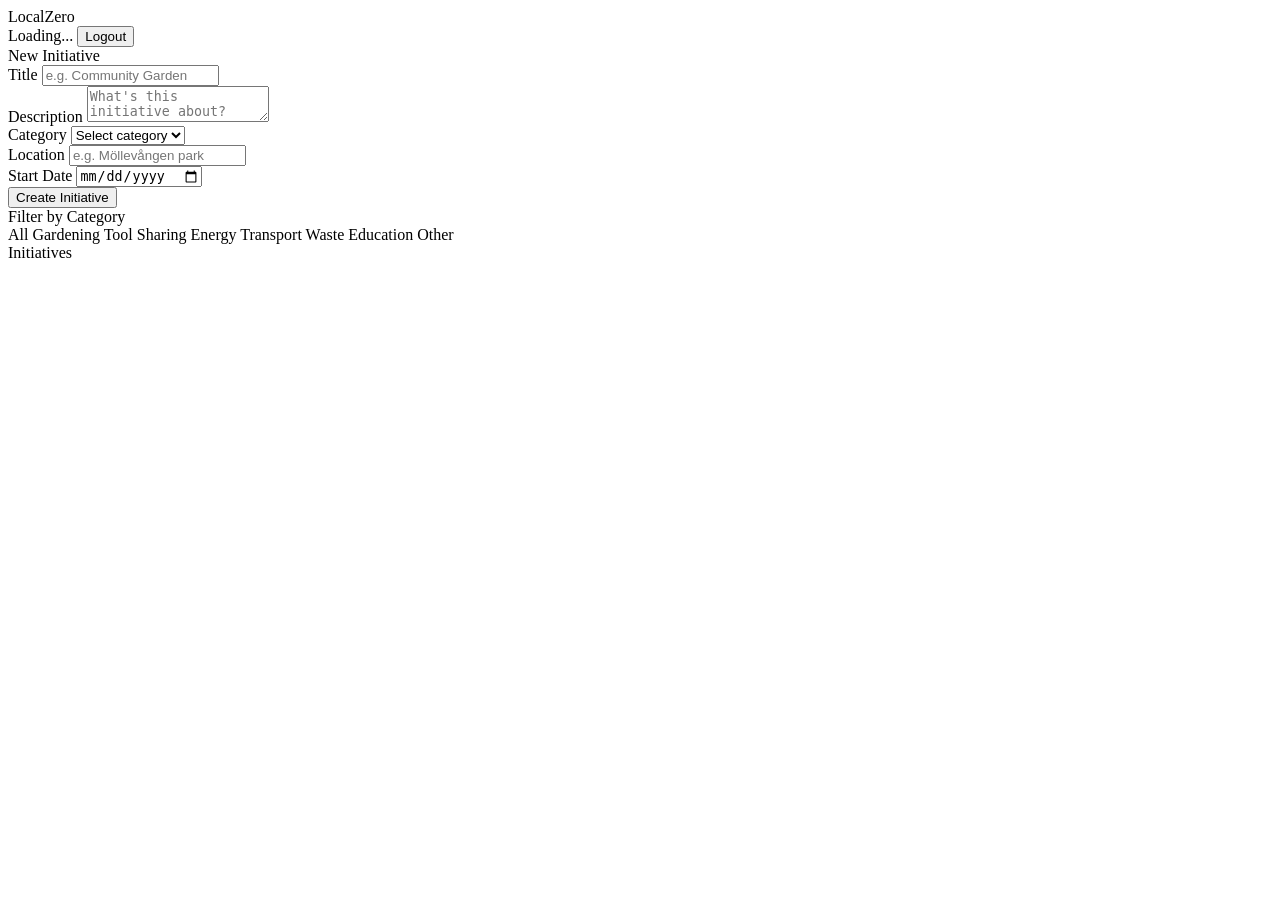
==== src/main/resources/static/index.html @ 31ffa62c "Frontend most of front" ====
<!DOCTYPE html>
<html lang="en">
<head>
    <meta charset="UTF-8" />
    <meta name="viewport" content="width=device-width, initial-scale=1.0" />
    <title>LocalZero</title>
    <link rel="preconnect" href="https://fonts.googleapis.com">
    <link href="https://fonts.googleapis.com/css2?family=Syne:wght@400;600;700;800&family=DM+Sans:wght@300;400;500&display=swap" rel="stylesheet">
    <link rel="stylesheet" href="/style.css">
</head>
<body>

<!-- NAVBAR -->
<nav class="navbar">
    <div class="brand">Local<span>Zero</span></div>
    <div class="nav-right">
        <span class="nav-username" id="nav-username">Loading...</span>
        <button class="btn-outline" onclick="logout()">Logout</button>
    </div>
</nav>

<!-- MAIN LAYOUT -->
<div class="layout">

    <!-- SIDEBAR -->
    <aside class="sidebar">

        <!-- Create Initiative -->
        <div class="card">
            <div class="card-title">New Initiative</div>
            <div class="form-group">
                <label>Title</label>
                <input type="text" id="f-title" placeholder="e.g. Community Garden" />
            </div>
            <div class="form-group">
                <label>Description</label>
                <textarea id="f-desc" placeholder="What's this initiative about?"></textarea>
            </div>
            <div class="form-group">
                <label>Category</label>
                <select id="f-category">
                    <option value="">Select category</option>
                    <option value="gardening">Gardening</option>
                    <option value="tool_sharing">Tool Sharing</option>
                    <option value="energy">Energy</option>
                    <option value="transport">Transport</option>
                    <option value="waste">Waste</option>
                    <option value="education">Education</option>
                    <option value="other">Other</option>
                </select>
            </div>
            <div class="form-group">
                <label>Location</label>
                <input type="text" id="f-location" placeholder="e.g. Möllevången park" />
            </div>
            <div class="form-group">
                <label>Start Date</label>
                <input type="date" id="f-date" />
            </div>
            <button class="btn-primary" onclick="createInitiative()">Create Initiative</button>
        </div>

        <!-- Filter -->
        <div class="card">
            <div class="card-title">Filter by Category</div>
            <div class="filter-tags" id="filter-tags">
                <span class="tag active" data-cat="">All</span>
                <span class="tag" data-cat="gardening">Gardening</span>
                <span class="tag" data-cat="tool_sharing">Tool Sharing</span>
                <span class="tag" data-cat="energy">Energy</span>
                <span class="tag" data-cat="transport">Transport</span>
                <span class="tag" data-cat="waste">Waste</span>
                <span class="tag" data-cat="education">Education</span>
                <span class="tag" data-cat="other">Other</span>
            </div>
        </div>

    </aside>

    <!-- FEED -->
    <main>
        <div class="feed-header">
            <div class="feed-title">Initiatives</div>
            <div class="feed-count" id="feed-count"></div>
        </div>
        <div class="initiatives-list" id="initiatives-list">
            <div class="skeleton-card">
                <div class="skeleton skeleton-line title"></div>
                <div class="skeleton skeleton-line"></div>
                <div class="skeleton skeleton-line short"></div>
            </div>
            <div class="skeleton-card">
                <div class="skeleton skeleton-line title" style="width:50%"></div>
                <div class="skeleton skeleton-line"></div>
                <div class="skeleton skeleton-line short" style="width:30%"></div>
            </div>
        </div>
    </main>

</div>

<div id="toast"></div>

<script src="/app.js"></script>
</body>
</html>
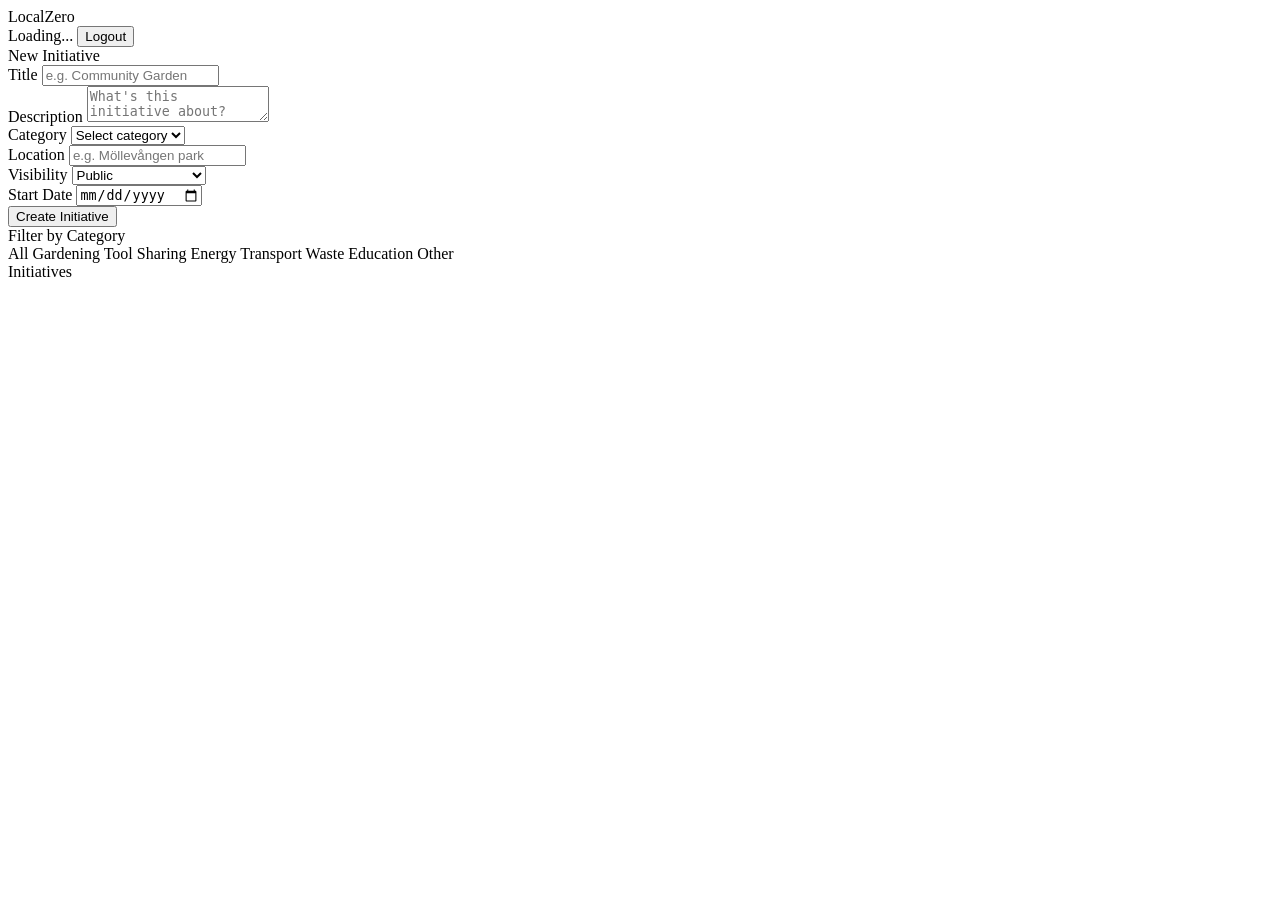
==== commit f9451fed: "Added visibility to index.html. Modified LoadInitiatives to throw error with message and added visib" ====
--- a/src/main/resources/static/index.html
+++ b/src/main/resources/static/index.html
@@ -54,6 +54,13 @@
                 <input type="text" id="f-location" placeholder="e.g. Möllevången park" />
             </div>
             <div class="form-group">
+                <label>Visibility</label>
+                <select id="f-visibility">
+                    <option value="PUBLIC">Public</option>
+                    <option value="SPECIFIC">Neighborhood only</option>
+                </select>
+            </div>
+            <div class="form-group">
                 <label>Start Date</label>
                 <input type="date" id="f-date" />
             </div>
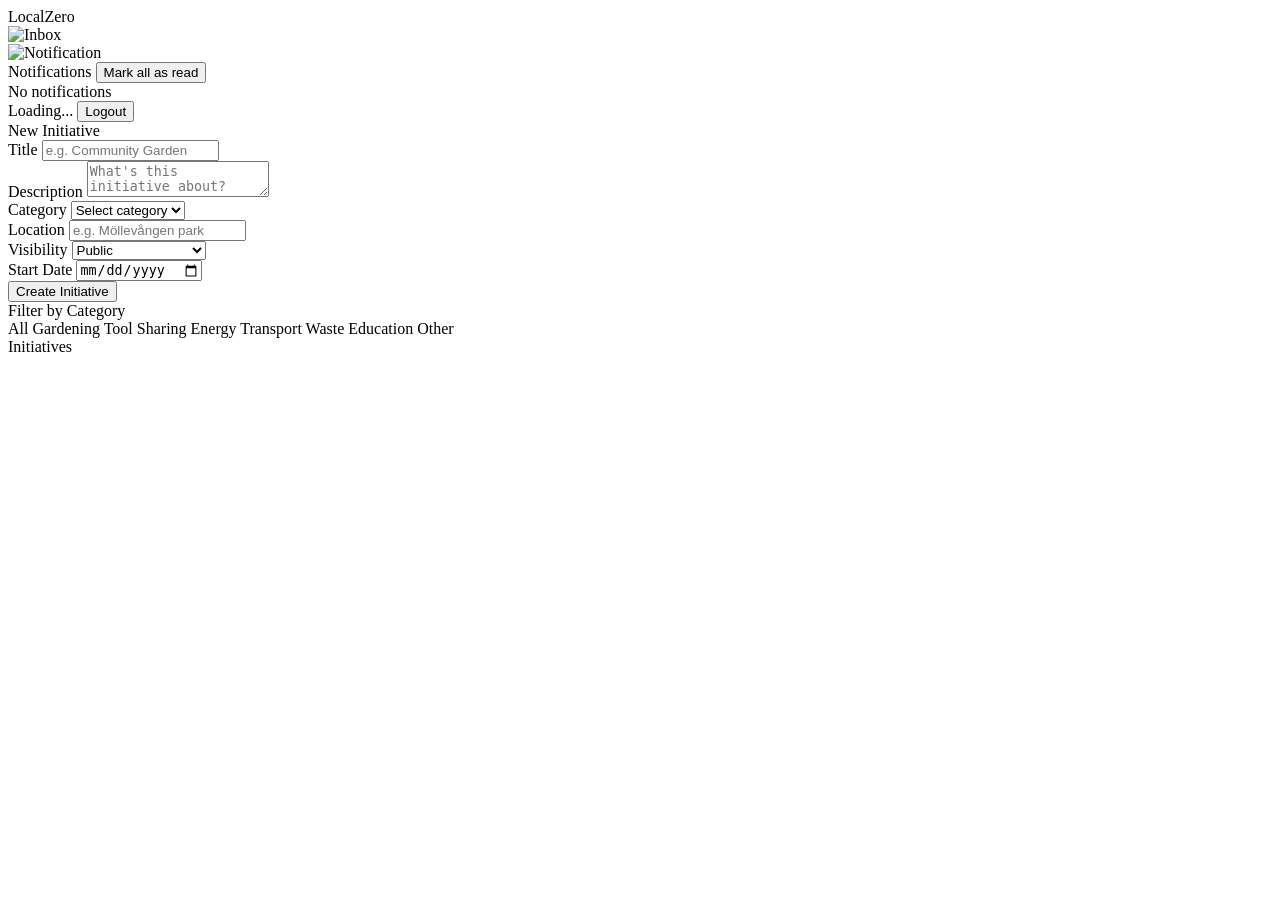
==== commit 2e33d662: "some frontend and added new endpoints" ====
--- a/src/main/resources/static/index.html
+++ b/src/main/resources/static/index.html
@@ -14,6 +14,40 @@
 <nav class="navbar">
     <div class="brand">Local<span>Zero</span></div>
     <div class="nav-right">
+        <!-- Inbox icon -->
+        <div class="nav-icon-wrapper">
+            <img src="/images/inbox_icon.png" alt="Inbox"
+                 alt="Inbox"
+                 class="nav-icon"
+                 onclick="goToInbox()" />
+        </div>
+
+        <div class="nav-icon-wrapper" id="notif-wrapper">
+
+            <img src="/images/notification_icon.png" alt="Notification"
+                 alt="Notifications"
+                 class="nav-icon"
+                 onclick="toggleNotifications()" />
+
+            <span class="nav-badge" id="notif-count"></span>
+
+            <!-- DROPDOWN -->
+            <div class="notif-dropdown" id="notif-dropdown">
+                <div class="notif-header">
+                    <span>Notifications</span>
+                    <button onclick="markAllRead()">Mark all as read</button>
+                </div>
+
+                <div class="notif-list" id="notif-list">
+                    <!-- JS will insert notifications here -->
+                </div>
+
+                <div class="notif-empty" id="notif-empty">
+                    No notifications
+                </div>
+            </div>
+        </div>
+
         <span class="nav-username" id="nav-username">Loading...</span>
         <button class="btn-outline" onclick="logout()">Logout</button>
     </div>
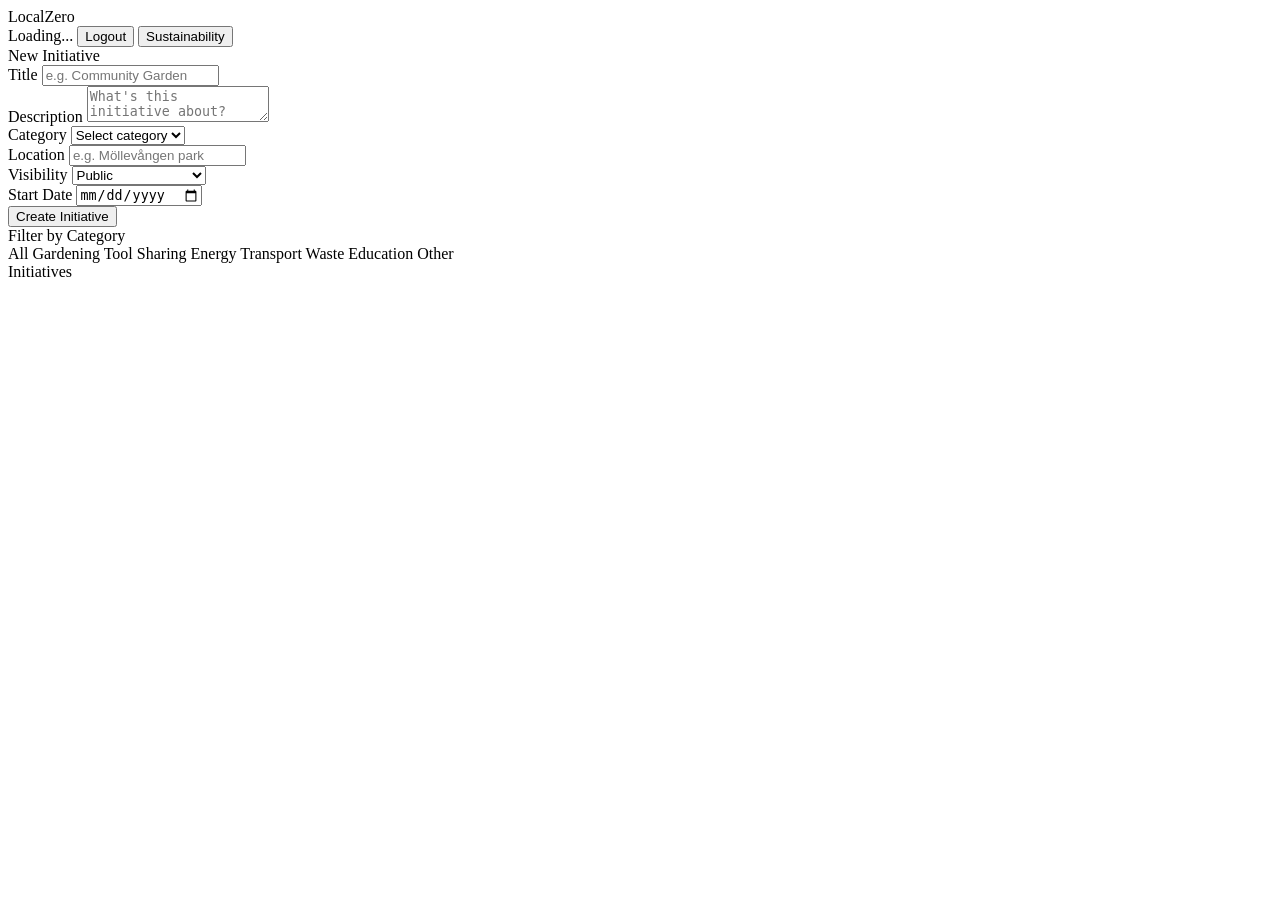
==== commit 2adfa70e: "Added leaderboard Community, total and some UI" ====
--- a/src/main/resources/static/index.html
+++ b/src/main/resources/static/index.html
@@ -14,42 +14,9 @@
 <nav class="navbar">
     <div class="brand">Local<span>Zero</span></div>
     <div class="nav-right">
-        <!-- Inbox icon -->
-        <div class="nav-icon-wrapper">
-            <img src="/images/inbox_icon.png" alt="Inbox"
-                 alt="Inbox"
-                 class="nav-icon"
-                 onclick="goToInbox()" />
-        </div>
-
-        <div class="nav-icon-wrapper" id="notif-wrapper">
-
-            <img src="/images/notification_icon.png" alt="Notification"
-                 alt="Notifications"
-                 class="nav-icon"
-                 onclick="toggleNotifications()" />
-
-            <span class="nav-badge" id="notif-count"></span>
-
-            <!-- DROPDOWN -->
-            <div class="notif-dropdown" id="notif-dropdown">
-                <div class="notif-header">
-                    <span>Notifications</span>
-                    <button onclick="markAllRead()">Mark all as read</button>
-                </div>
-
-                <div class="notif-list" id="notif-list">
-                    <!-- JS will insert notifications here -->
-                </div>
-
-                <div class="notif-empty" id="notif-empty">
-                    No notifications
-                </div>
-            </div>
-        </div>
-
         <span class="nav-username" id="nav-username">Loading...</span>
         <button class="btn-outline" onclick="logout()">Logout</button>
+        <button class="btn-outline" onclick="openSustainability()">Sustainability</button>
     </div>
 </nav>
 
@@ -136,6 +103,63 @@
                 <div class="skeleton skeleton-line short" style="width:30%"></div>
             </div>
         </div>
+
+        <!-- SUSTAINABILITY TRACKER VIEW -->
+        <section id="sustainability-view" style="display:none;">
+
+            <div class="feed-header">
+                <div class="feed-title">Sustainability Dashboard</div>
+            </div>
+
+            <div class="dashboard-grid">
+
+                <div class="card">
+                    <div class="card-title">Your CO₂ Savings</div>
+                    <div class="big-stat" id="co2-total">0 kg</div>
+                </div>
+
+                <div class="card">
+                    <div class="card-title">Community Total</div>
+                    <div class="big-stat" id="community-total">0 kg</div>
+                </div>
+
+                <div class="card action-card">
+                    <div class="card-title">Log Eco Action</div>
+
+                    <button class="btn-primary eco-btn"
+                            onclick="logAction('BIKED_TO_WORK')">
+                        🚲 Biked to work
+                    </button>
+
+                    <button class="btn-primary eco-btn"
+                            onclick="logAction('COMPOSTED')">
+                        ♻️ Composted
+                    </button>
+
+                    <button class="btn-primary eco-btn"
+                            onclick="logAction('SKIPPED_MEAT')">
+                        🥗 Skipped meat
+                    </button>
+                </div>
+
+                <div class="card">
+                    <div class="card-title">Recent Actions</div>
+                    <div id="actions-list"></div>
+                </div>
+
+                <div class="card">
+                    <div class="card-title">Leaderboard</div>
+                    <div id="leaderboard"></div>
+                </div>
+
+            </div>
+
+            <button class="btn-outline"
+                    onclick="closeSustainability()">
+                ← Back
+            </button>
+
+        </section>
     </main>
 
 </div>
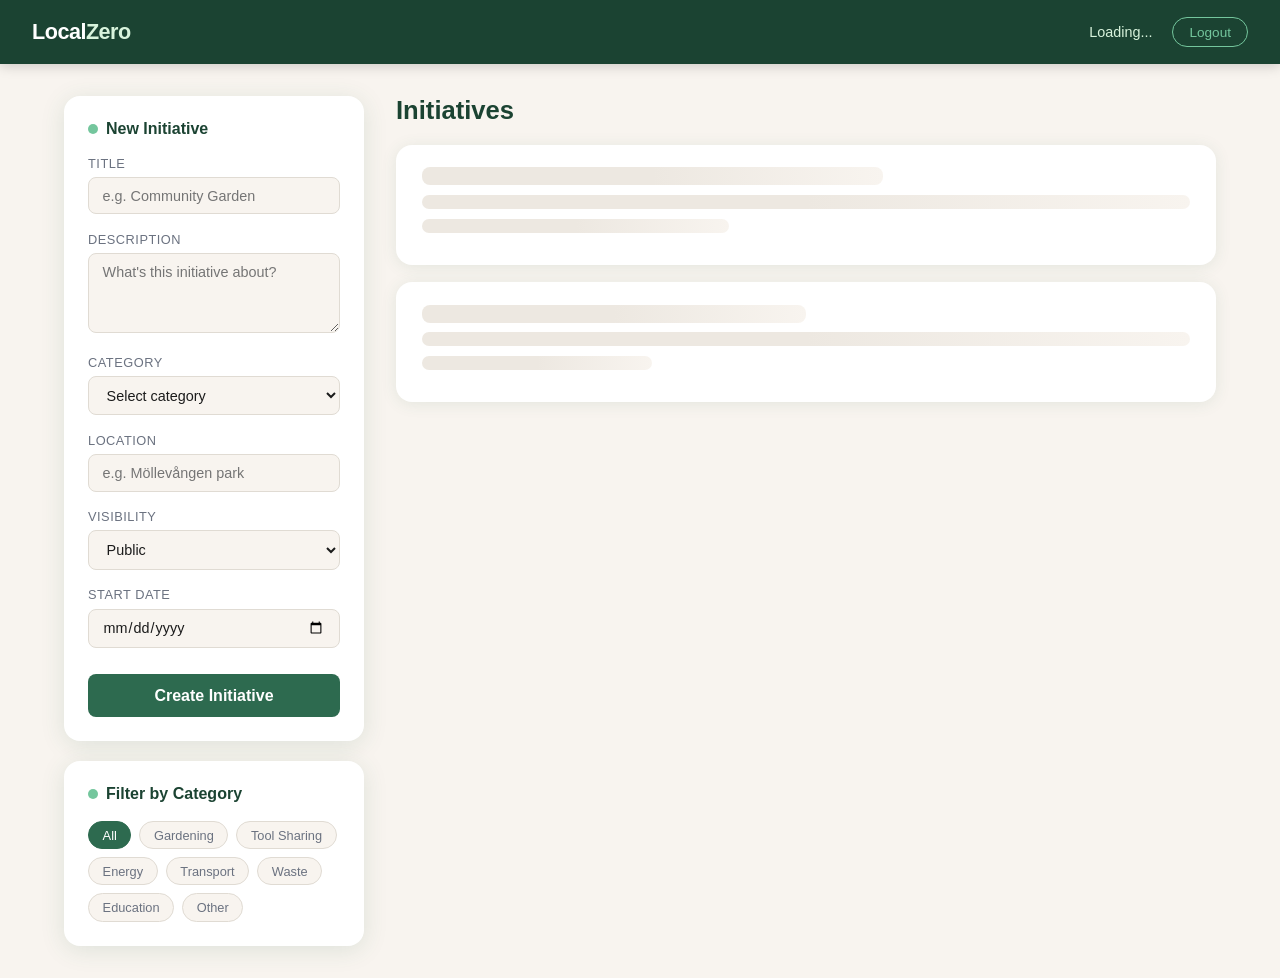
==== commit 9d670b2f: "Css funkar just nu" ====
--- a/src/main/resources/static/index.html
+++ b/src/main/resources/static/index.html
@@ -6,7 +6,7 @@
     <title>LocalZero</title>
     <link rel="preconnect" href="https://fonts.googleapis.com">
     <link href="https://fonts.googleapis.com/css2?family=Syne:wght@400;600;700;800&family=DM+Sans:wght@300;400;500&display=swap" rel="stylesheet">
-    <link rel="stylesheet" href="/style.css">
+    <link rel="stylesheet" href="style.css">
 </head>
 <body>
 
@@ -16,7 +16,6 @@
     <div class="nav-right">
         <span class="nav-username" id="nav-username">Loading...</span>
         <button class="btn-outline" onclick="logout()">Logout</button>
-        <button class="btn-outline" onclick="openSustainability()">Sustainability</button>
     </div>
 </nav>
 
@@ -103,63 +102,6 @@
                 <div class="skeleton skeleton-line short" style="width:30%"></div>
             </div>
         </div>
-
-        <!-- SUSTAINABILITY TRACKER VIEW -->
-        <section id="sustainability-view" style="display:none;">
-
-            <div class="feed-header">
-                <div class="feed-title">Sustainability Dashboard</div>
-            </div>
-
-            <div class="dashboard-grid">
-
-                <div class="card">
-                    <div class="card-title">Your CO₂ Savings</div>
-                    <div class="big-stat" id="co2-total">0 kg</div>
-                </div>
-
-                <div class="card">
-                    <div class="card-title">Community Total</div>
-                    <div class="big-stat" id="community-total">0 kg</div>
-                </div>
-
-                <div class="card action-card">
-                    <div class="card-title">Log Eco Action</div>
-
-                    <button class="btn-primary eco-btn"
-                            onclick="logAction('BIKED_TO_WORK')">
-                        🚲 Biked to work
-                    </button>
-
-                    <button class="btn-primary eco-btn"
-                            onclick="logAction('COMPOSTED')">
-                        ♻️ Composted
-                    </button>
-
-                    <button class="btn-primary eco-btn"
-                            onclick="logAction('SKIPPED_MEAT')">
-                        🥗 Skipped meat
-                    </button>
-                </div>
-
-                <div class="card">
-                    <div class="card-title">Recent Actions</div>
-                    <div id="actions-list"></div>
-                </div>
-
-                <div class="card">
-                    <div class="card-title">Leaderboard</div>
-                    <div id="leaderboard"></div>
-                </div>
-
-            </div>
-
-            <button class="btn-outline"
-                    onclick="closeSustainability()">
-                ← Back
-            </button>
-
-        </section>
     </main>
 
 </div>
--- a/src/main/resources/static/style.css
+++ b/src/main/resources/static/style.css
@@ -0,0 +1,494 @@
+/* ============================================================
+   LocalZero — style.css
+   Covers: index.html, login.html, register.html
+   ============================================================ */
+
+/* ── Reset & Variables ──────────────────────────────────────── */
+*, *::before, *::after { box-sizing: border-box; margin: 0; padding: 0; }
+
+:root {
+    --green:       #2d6a4f;
+    --green-dark:  #1b4332;
+    --green-mid:   #40916c;
+    --green-light: #74c69d;
+    --green-pale:  #d8f3dc;
+    --cream:       #f8f4ef;
+    --cream-dark:  #ede8e1;
+    --white:       #ffffff;
+    --text:        #1b1b1b;
+    --text-muted:  #6b7280;
+    --border:      #e0dbd3;
+    --error:       #dc2626;
+    --shadow:      0 2px 16px rgba(45,106,79,0.10);
+    --shadow-card: 0 4px 24px rgba(45,106,79,0.13);
+    --radius:      16px;
+    --radius-sm:   8px;
+}
+
+body {
+    font-family: 'DM Sans', sans-serif;
+    background: var(--cream);
+    color: var(--text);
+    min-height: 100vh;
+}
+
+/* ── Typography helpers ─────────────────────────────────────── */
+.syne { font-family: 'Syne', sans-serif; }
+
+/* ── Auth layout (login + register) ────────────────────────── */
+.auth-body {
+    display: grid;
+    grid-template-columns: 1fr 1fr;
+    min-height: 100vh;
+}
+
+/* Left decorative panel */
+.auth-left {
+    background: var(--green);
+    display: flex;
+    flex-direction: column;
+    justify-content: space-between;
+    padding: 3rem;
+    position: relative;
+    overflow: hidden;
+}
+.auth-left::before {
+    content: '';
+    position: absolute;
+    width: 400px; height: 400px;
+    background: rgba(255,255,255,0.05);
+    border-radius: 50%;
+    top: -100px; left: -100px;
+}
+.auth-left::after {
+    content: '';
+    position: absolute;
+    width: 300px; height: 300px;
+    background: rgba(255,255,255,0.04);
+    border-radius: 50%;
+    bottom: -80px; right: -80px;
+}
+
+.brand {
+    font-family: 'Syne', sans-serif;
+    font-size: 1.8rem;
+    font-weight: 800;
+    color: var(--white);
+    letter-spacing: -0.5px;
+}
+.brand span { color: var(--green-pale); }
+
+.hero-text { position: relative; z-index: 1; }
+.hero-text h2 {
+    font-family: 'Syne', sans-serif;
+    font-size: 2.8rem;
+    font-weight: 800;
+    color: var(--white);
+    line-height: 1.1;
+    margin-bottom: 1.2rem;
+}
+.hero-text p { color: rgba(255,255,255,0.75); font-size: 1rem; line-height: 1.7; }
+
+.features { position: relative; z-index: 1; display: flex; flex-direction: column; gap: 0.75rem; }
+.feature { display: flex; align-items: center; gap: 0.75rem; color: rgba(255,255,255,0.85); font-size: 0.9rem; }
+.feature-dot { width: 8px; height: 8px; background: var(--green-pale); border-radius: 50%; flex-shrink: 0; }
+
+/* Right form panel */
+.auth-right {
+    display: flex;
+    align-items: center;
+    justify-content: center;
+    padding: 3rem 2rem;
+}
+.form-card { width: 100%; max-width: 420px; }
+.form-card h1 {
+    font-family: 'Syne', sans-serif;
+    font-size: 2rem;
+    font-weight: 800;
+    color: var(--text);
+    margin-bottom: 0.4rem;
+}
+.form-card .subtitle { color: var(--text-muted); font-size: 0.9rem; margin-bottom: 2rem; }
+.form-card .subtitle a { color: var(--green-mid); text-decoration: none; font-weight: 500; }
+
+/* ── Form elements (shared) ─────────────────────────────────── */
+.form-group { margin-bottom: 1.1rem; }
+
+label {
+    display: block;
+    font-size: 0.82rem;
+    font-weight: 500;
+    color: var(--text);
+    margin-bottom: 0.4rem;
+    letter-spacing: 0.02em;
+}
+
+input[type="text"],
+input[type="email"],
+input[type="password"],
+input[type="date"],
+textarea,
+select {
+    width: 100%;
+    padding: 0.7rem 0.9rem;
+    border: 1.5px solid var(--border);
+    border-radius: var(--radius-sm);
+    font-family: 'DM Sans', sans-serif;
+    font-size: 0.95rem;
+    color: var(--text);
+    background: var(--white);
+    transition: border-color 0.2s;
+    outline: none;
+}
+input:focus, textarea:focus, select:focus { border-color: var(--green-mid); }
+input.error { border-color: var(--error); }
+textarea { resize: vertical; min-height: 80px; background: var(--cream); }
+
+.error-msg { color: var(--error); font-size: 0.78rem; margin-top: 0.3rem; display: none; }
+.error-msg.visible { display: block; }
+
+.alert { padding: 0.75rem 1rem; border-radius: var(--radius-sm); font-size: 0.88rem; margin-bottom: 1.2rem; display: none; }
+.alert.success { background: var(--green-pale); color: var(--green); display: block; }
+.alert.error   { background: #fee2e2; color: var(--error); display: block; }
+
+/* ── Buttons ────────────────────────────────────────────────── */
+.btn-primary {
+    width: 100%;
+    padding: 0.8rem;
+    background: var(--green);
+    color: var(--white);
+    border: none;
+    border-radius: var(--radius-sm);
+    font-family: 'Syne', sans-serif;
+    font-size: 1rem;
+    font-weight: 700;
+    cursor: pointer;
+    transition: background 0.2s, transform 0.1s;
+    margin-top: 0.5rem;
+}
+.btn-primary:hover { background: var(--green-mid); }
+.btn-primary:active { transform: scale(0.98); }
+.btn-primary:disabled { opacity: 0.6; cursor: not-allowed; }
+
+.btn-outline {
+    padding: 0.4rem 1rem;
+    border-radius: 50px;
+    border: 1.5px solid var(--green-light);
+    background: transparent;
+    color: var(--green-light);
+    font-family: 'DM Sans', sans-serif;
+    font-size: 0.85rem;
+    cursor: pointer;
+    transition: all 0.2s;
+}
+.btn-outline:hover { background: var(--green-light); color: var(--green-dark); }
+
+.btn-join {
+    padding: 0.35rem 1rem;
+    background: var(--green-pale);
+    color: var(--green);
+    border: 1.5px solid var(--green-light);
+    border-radius: 50px;
+    font-family: 'DM Sans', sans-serif;
+    font-size: 0.8rem;
+    font-weight: 600;
+    cursor: pointer;
+    transition: all 0.15s;
+}
+.btn-join:hover  { background: var(--green); color: var(--white); border-color: var(--green); }
+.btn-join.joined { background: var(--green); color: var(--white); border-color: var(--green); cursor: default; }
+
+/* ── Navbar (index) ─────────────────────────────────────────── */
+.navbar {
+    background: #1b4332;
+    padding: 0 2rem;
+    display: flex;
+    align-items: center;
+    justify-content: space-between;
+    height: 64px;
+    position: sticky;
+    top: 0;
+    z-index: 100;
+    box-shadow: 0 2px 12px rgba(0,0,0,0.18);
+}
+.navbar .brand { font-size: 1.35rem; }
+.nav-right { display: flex; align-items: center; gap: 1.25rem; }
+.nav-username { font-size: 0.9rem; color: var(--green-pale); font-weight: 500; }
+
+.back-link {
+    color: var(--green-pale);
+    text-decoration: none;
+    font-size: 1.4rem;
+    font-weight: 900;
+}
+
+.back-link:hover {
+    color: var(--white);
+}
+
+/* ── Feed layout ────────────────────────────────────────────── */
+.layout {
+    max-width: 1200px;
+    margin: 0 auto;
+    padding: 2rem 1.5rem;
+    display: grid;
+    grid-template-columns: 300px 1fr;
+    gap: 2rem;
+    align-items: start;
+}
+
+/* ── Sidebar ────────────────────────────────────────────────── */
+.sidebar { position: sticky; top: 80px; display: flex; flex-direction: column; gap: 1.25rem; }
+
+.card {
+    background: var(--white);
+    border-radius: var(--radius);
+    padding: 1.5rem;
+    box-shadow: var(--shadow-card);
+}
+.card-title {
+    font-family: 'Syne', sans-serif;
+    font-weight: 700;
+    font-size: 1rem;
+    color: var(--green-dark);
+    margin-bottom: 1.1rem;
+    display: flex;
+    align-items: center;
+    gap: 0.5rem;
+}
+.card-title::before {
+    content: '';
+    display: inline-block;
+    width: 10px; height: 10px;
+    background: var(--green-light);
+    border-radius: 50%;
+    flex-shrink: 0;
+}
+
+/* Sidebar form overrides (smaller inputs) */
+.sidebar label { text-transform: uppercase; letter-spacing: 0.04em; color: var(--text-muted); font-size: 0.8rem; }
+.sidebar input,
+.sidebar textarea,
+.sidebar select { background: var(--cream); font-size: 0.9rem; padding: 0.6rem 0.85rem; }
+.sidebar input:focus,
+.sidebar textarea:focus,
+.sidebar select:focus { background: var(--white); }
+
+/* Filter tags */
+.filter-tags { display: flex; flex-wrap: wrap; gap: 0.5rem; }
+.tag {
+    padding: 0.35rem 0.85rem;
+    border-radius: 50px;
+    font-size: 0.8rem;
+    font-weight: 500;
+    cursor: pointer;
+    border: 1.5px solid var(--border);
+    background: var(--cream);
+    color: var(--text-muted);
+    transition: all 0.15s;
+}
+.tag:hover, .tag.active { background: var(--green); color: var(--white); border-color: var(--green); }
+
+/* ── Initiative feed ────────────────────────────────────────── */
+.feed-header { display: flex; align-items: baseline; justify-content: space-between; margin-bottom: 1.25rem; }
+.feed-title { font-family: 'Syne', sans-serif; font-weight: 800; font-size: 1.6rem; color: var(--green-dark); }
+.feed-count { font-size: 0.85rem; color: var(--text-muted); }
+
+.initiatives-list { display: flex; flex-direction: column; gap: 1.1rem; }
+
+.initiative-card {
+    background: var(--white);
+    border-radius: var(--radius);
+    padding: 1.4rem 1.6rem;
+    box-shadow: var(--shadow);
+    cursor: pointer;
+    transition: box-shadow 0.2s, transform 0.2s;
+    border-left: 4px solid transparent;
+    animation: fadeUp 0.3s ease both;
+}
+.initiative-card:hover { box-shadow: var(--shadow-card); transform: translateY(-2px); border-left-color: var(--green-light); }
+
+@keyframes fadeUp {
+    from { opacity: 0; transform: translateY(12px); }
+    to   { opacity: 1; transform: translateY(0); }
+}
+
+.initiative-card-header { display: flex; justify-content: space-between; align-items: flex-start; margin-bottom: 0.5rem; }
+.initiative-title { font-family: 'Syne', sans-serif; font-weight: 700; font-size: 1.05rem; color: var(--green-dark); flex: 1; padding-right: 1rem; }
+.initiative-badge {
+    background: var(--green-pale);
+    color: var(--green);
+    font-size: 0.72rem;
+    font-weight: 600;
+    padding: 0.25rem 0.7rem;
+    border-radius: 50px;
+    white-space: nowrap;
+    text-transform: capitalize;
+}
+.initiative-desc {
+    font-size: 0.88rem;
+    color: var(--text-muted);
+    line-height: 1.55;
+    margin-bottom: 0.9rem;
+    display: -webkit-box;
+    -webkit-line-clamp: 2;
+    -webkit-box-orient: vertical;
+    overflow: hidden;
+}
+.initiative-footer { display: flex; align-items: center; justify-content: space-between; font-size: 0.8rem; color: var(--text-muted); }
+.initiative-meta { display: flex; gap: 1rem; align-items: center; }
+
+/* ── Empty state ────────────────────────────────────────────── */
+.empty-state { text-align: center; padding: 4rem 2rem; color: var(--text-muted); }
+.empty-icon  { font-size: 3rem; margin-bottom: 1rem; }
+.empty-state h3 { font-family: 'Syne', sans-serif; color: var(--green-dark); margin-bottom: 0.5rem; }
+
+/* ── Toast ──────────────────────────────────────────────────── */
+#toast {
+    position: fixed;
+    bottom: 2rem; right: 2rem;
+    background: var(--green-dark);
+    color: var(--white);
+    padding: 0.85rem 1.5rem;
+    border-radius: var(--radius-sm);
+    font-size: 0.9rem;
+    font-weight: 500;
+    opacity: 0;
+    transform: translateY(10px);
+    transition: all 0.3s;
+    z-index: 999;
+    pointer-events: none;
+    max-width: 320px;
+}
+#toast.show { opacity: 1; transform: translateY(0); }
+
+/* ── Skeleton loader ────────────────────────────────────────── */
+.skeleton {
+    background: linear-gradient(90deg, var(--cream-dark) 25%, var(--cream) 50%, var(--cream-dark) 75%);
+    background-size: 200% 100%;
+    animation: shimmer 1.2s infinite;
+    border-radius: var(--radius-sm);
+}
+@keyframes shimmer {
+    0%   { background-position: 200% 0; }
+    100% { background-position: -200% 0; }
+}
+.skeleton-card { background: var(--white); border-radius: var(--radius); padding: 1.4rem 1.6rem; box-shadow: var(--shadow); }
+.skeleton-line { height: 14px; margin-bottom: 0.6rem; }
+.skeleton-line.title { height: 18px; width: 60%; }
+.skeleton-line.short { width: 40%; }
+
+/* ── Responsive ─────────────────────────────────────────────── */
+@media (max-width: 768px) {
+    .auth-body { grid-template-columns: 1fr; }
+    .auth-left { display: none; }
+    .layout { grid-template-columns: 1fr; }
+    .sidebar { position: static; }
+}
+
+/* ── Initiative detail page ─────────────────────────────────── */
+
+.initiative-page {
+    max-width: 900px;
+    margin: 0 auto;
+    padding: 4rem 1.5rem;
+}
+
+.initiative-detail-card {
+    background: var(--white);
+    border-radius: 24px;
+    padding: 3rem;
+    box-shadow: var(--shadow-card);
+    border-left: 6px solid var(--green-light);
+}
+
+.initiative-detail-card h1 {
+    font-family: 'Syne', sans-serif;
+    font-size: 2.4rem;
+    font-weight: 800;
+    color: var(--green-dark);
+    margin-bottom: 0.8rem;
+}
+
+.initiative-detail-card p {
+    font-size: 1.05rem;
+    line-height: 1.7;
+    color: var(--text-muted);
+    margin-bottom: 2rem;
+}
+
+.initiative-detail-meta {
+    display: grid;
+    grid-template-columns: repeat(4, 1fr);
+    gap: 1rem;
+}
+
+.meta-box {
+    background: var(--cream);
+    border-radius: var(--radius-sm);
+    padding: 1rem;
+}
+
+.meta-label {
+    font-size: 0.75rem;
+    text-transform: uppercase;
+    color: var(--text-muted);
+    margin-bottom: 0.3rem;
+}
+
+.meta-value {
+    font-weight: 700;
+    color: var(--green-dark);
+}
+
+.spacer {
+    height: 1rem;
+}
+
+.dashboard-grid {
+    display: grid;
+    grid-template-columns: repeat(auto-fit, minmax(260px, 1fr));
+    gap: 24px;
+    margin-top: 20px;
+}
+
+.big-stat {
+    font-size: 42px;
+    font-weight: 700;
+    margin-top: 10px;
+}
+
+.eco-btn {
+    width: 100%;
+    margin-bottom: 12px;
+}
+
+.eco-action {
+    padding: 12px 0;
+    border-bottom: 1px solid #e5e5e5;
+}
+
+.eco-action:last-child {
+    border-bottom: none;
+}
+
+.eco-type {
+    font-weight: 600;
+}
+
+.eco-meta {
+    opacity: 0.7;
+    font-size: 14px;
+    margin-top: 4px;
+}
+
+.eco-date {
+    font-size: 12px;
+    opacity: 0.7;
+    margin-top: 2px;
+}
+
+.eco-co2 {
+    font-weight: 600;
+    color: #2e7d32;
+}
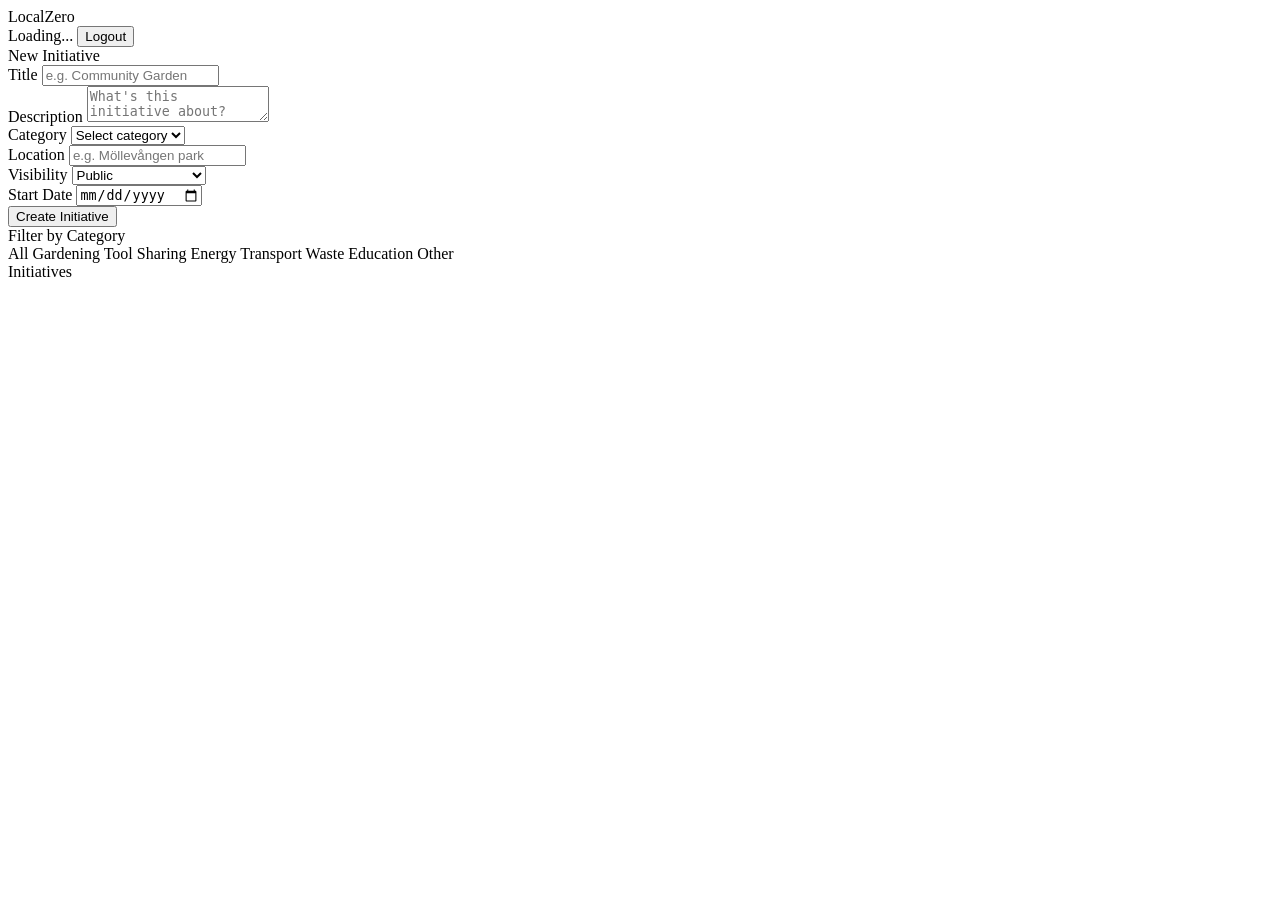
==== commit a9870746: "Revert "Css funkar just nu" This reverts commit 9d670b2fc0b684a6567d3abb930af8e8f4a04c49." ====
--- a/src/main/resources/static/index.html
+++ b/src/main/resources/static/index.html
@@ -6,7 +6,7 @@
     <title>LocalZero</title>
     <link rel="preconnect" href="https://fonts.googleapis.com">
     <link href="https://fonts.googleapis.com/css2?family=Syne:wght@400;600;700;800&family=DM+Sans:wght@300;400;500&display=swap" rel="stylesheet">
-    <link rel="stylesheet" href="style.css">
+    <link rel="stylesheet" href="/style.css">
 </head>
 <body>
 
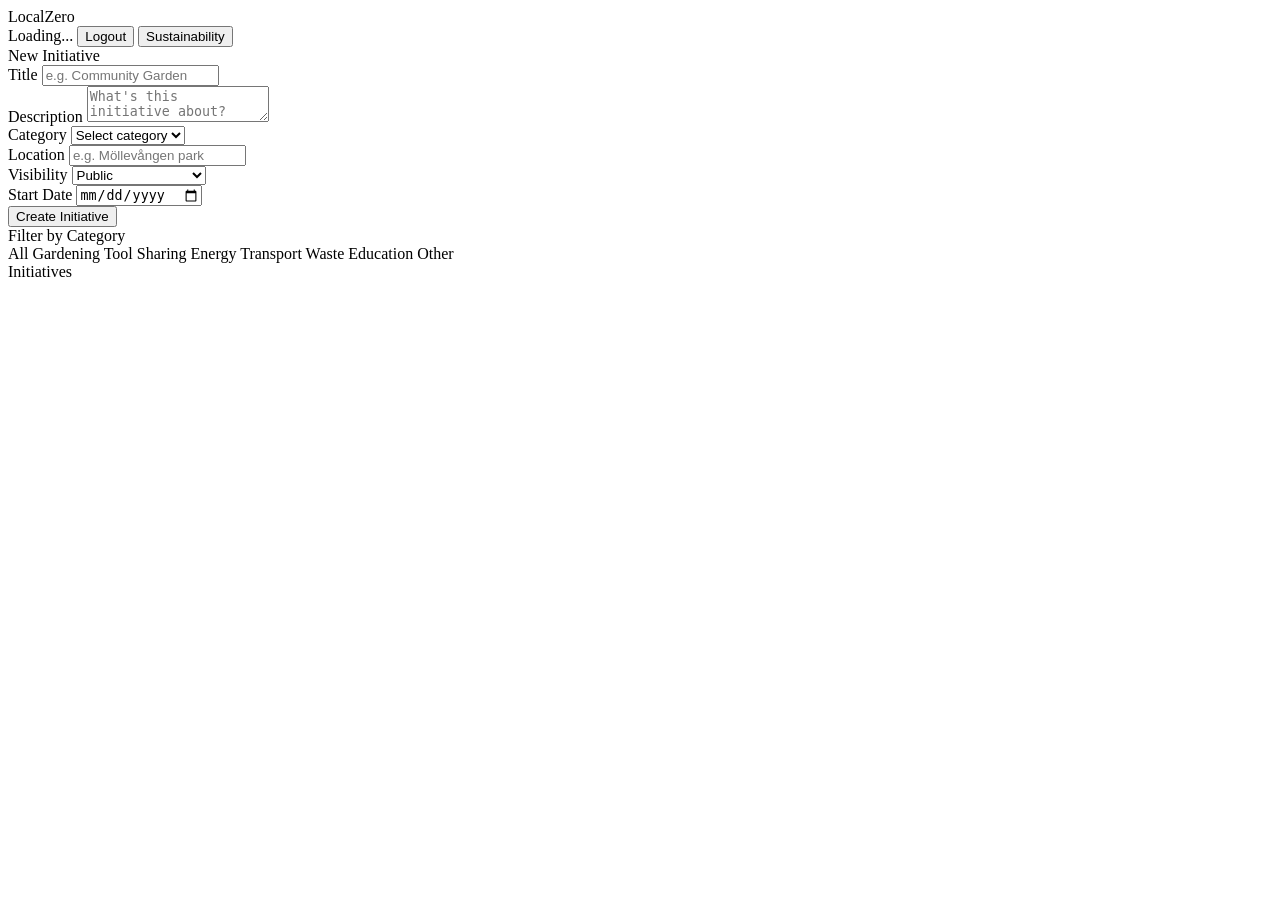
==== commit 9b186bea: "Merge pull request #3 from trumicc/sustainability-tracker Sustainability tracker" ====
--- a/src/main/resources/static/index.html
+++ b/src/main/resources/static/index.html
@@ -16,6 +16,7 @@
     <div class="nav-right">
         <span class="nav-username" id="nav-username">Loading...</span>
         <button class="btn-outline" onclick="logout()">Logout</button>
+        <button class="btn-outline" onclick="openSustainability()">Sustainability</button>
     </div>
 </nav>
 
@@ -102,6 +103,63 @@
                 <div class="skeleton skeleton-line short" style="width:30%"></div>
             </div>
         </div>
+
+        <!-- SUSTAINABILITY TRACKER VIEW -->
+        <section id="sustainability-view" style="display:none;">
+
+            <div class="feed-header">
+                <div class="feed-title">Sustainability Dashboard</div>
+            </div>
+
+            <div class="dashboard-grid">
+
+                <div class="card">
+                    <div class="card-title">Your CO₂ Savings</div>
+                    <div class="big-stat" id="co2-total">0 kg</div>
+                </div>
+
+                <div class="card">
+                    <div class="card-title">Community Total</div>
+                    <div class="big-stat" id="community-total">0 kg</div>
+                </div>
+
+                <div class="card action-card">
+                    <div class="card-title">Log Eco Action</div>
+
+                    <button class="btn-primary eco-btn"
+                            onclick="logAction('BIKED_TO_WORK')">
+                        🚲 Biked to work
+                    </button>
+
+                    <button class="btn-primary eco-btn"
+                            onclick="logAction('COMPOSTED')">
+                        ♻️ Composted
+                    </button>
+
+                    <button class="btn-primary eco-btn"
+                            onclick="logAction('SKIPPED_MEAT')">
+                        🥗 Skipped meat
+                    </button>
+                </div>
+
+                <div class="card">
+                    <div class="card-title">Recent Actions</div>
+                    <div id="actions-list"></div>
+                </div>
+
+                <div class="card">
+                    <div class="card-title">Leaderboard</div>
+                    <div id="leaderboard"></div>
+                </div>
+
+            </div>
+
+            <button class="btn-outline"
+                    onclick="closeSustainability()">
+                ← Back
+            </button>
+
+        </section>
     </main>
 
 </div>
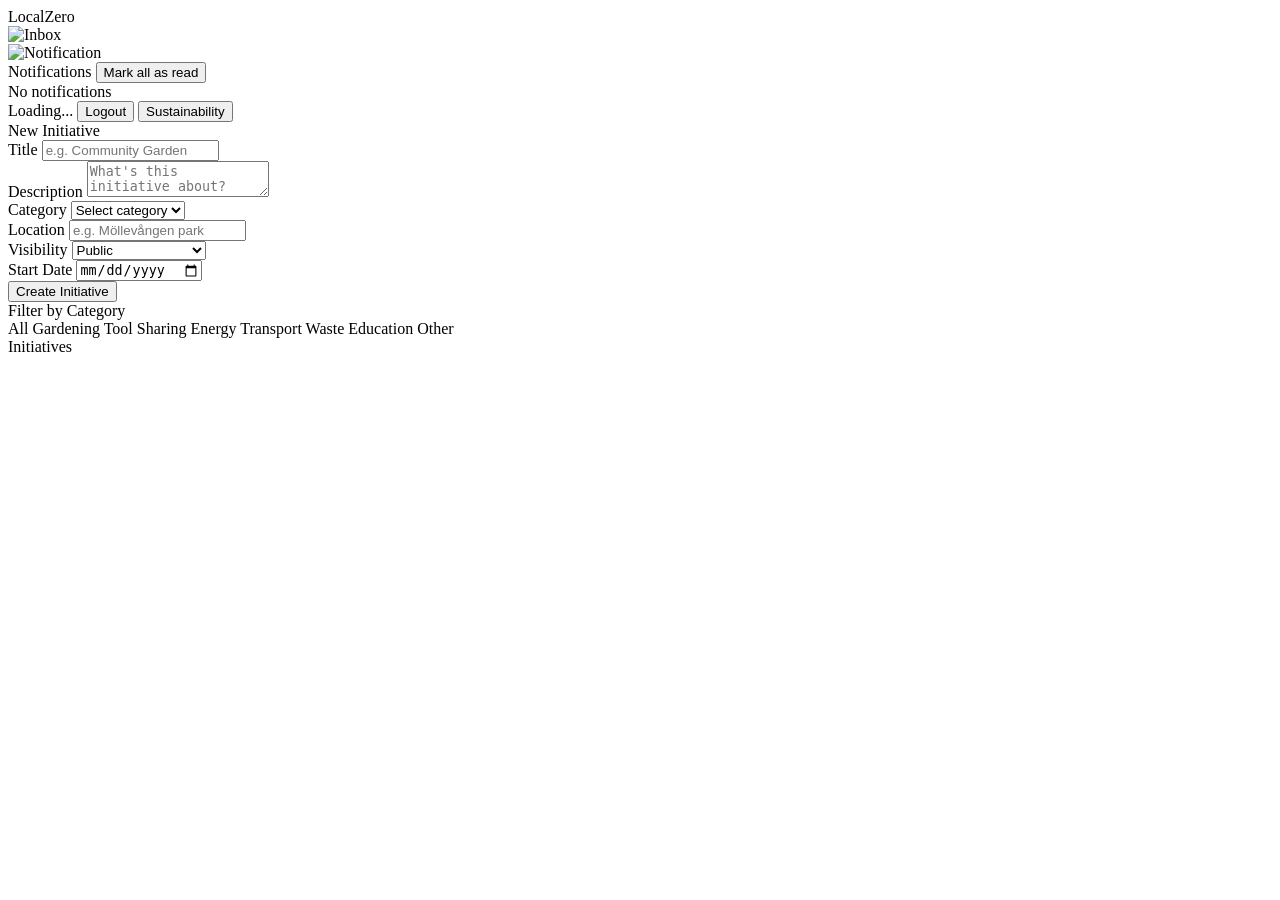
==== commit fd4cff23: "merge from master" ====
--- a/src/main/resources/static/index.html
+++ b/src/main/resources/static/index.html
@@ -14,6 +14,40 @@
 <nav class="navbar">
     <div class="brand">Local<span>Zero</span></div>
     <div class="nav-right">
+        <!-- Inbox icon -->
+        <div class="nav-icon-wrapper">
+            <img src="/images/inbox_icon.png" alt="Inbox"
+                 alt="Inbox"
+                 class="nav-icon"
+                 onclick="goToInbox()" />
+        </div>
+
+        <div class="nav-icon-wrapper" id="notif-wrapper">
+
+            <img src="/images/notification_icon.png" alt="Notification"
+                 alt="Notifications"
+                 class="nav-icon"
+                 onclick="toggleNotifications()" />
+
+            <span class="nav-badge" id="notif-count"></span>
+
+            <!-- DROPDOWN -->
+            <div class="notif-dropdown" id="notif-dropdown">
+                <div class="notif-header">
+                    <span>Notifications</span>
+                    <button onclick="markAllRead()">Mark all as read</button>
+                </div>
+
+                <div class="notif-list" id="notif-list">
+                    <!-- JS will insert notifications here -->
+                </div>
+
+                <div class="notif-empty" id="notif-empty">
+                    No notifications
+                </div>
+            </div>
+        </div>
+
         <span class="nav-username" id="nav-username">Loading...</span>
         <button class="btn-outline" onclick="logout()">Logout</button>
         <button class="btn-outline" onclick="openSustainability()">Sustainability</button>
